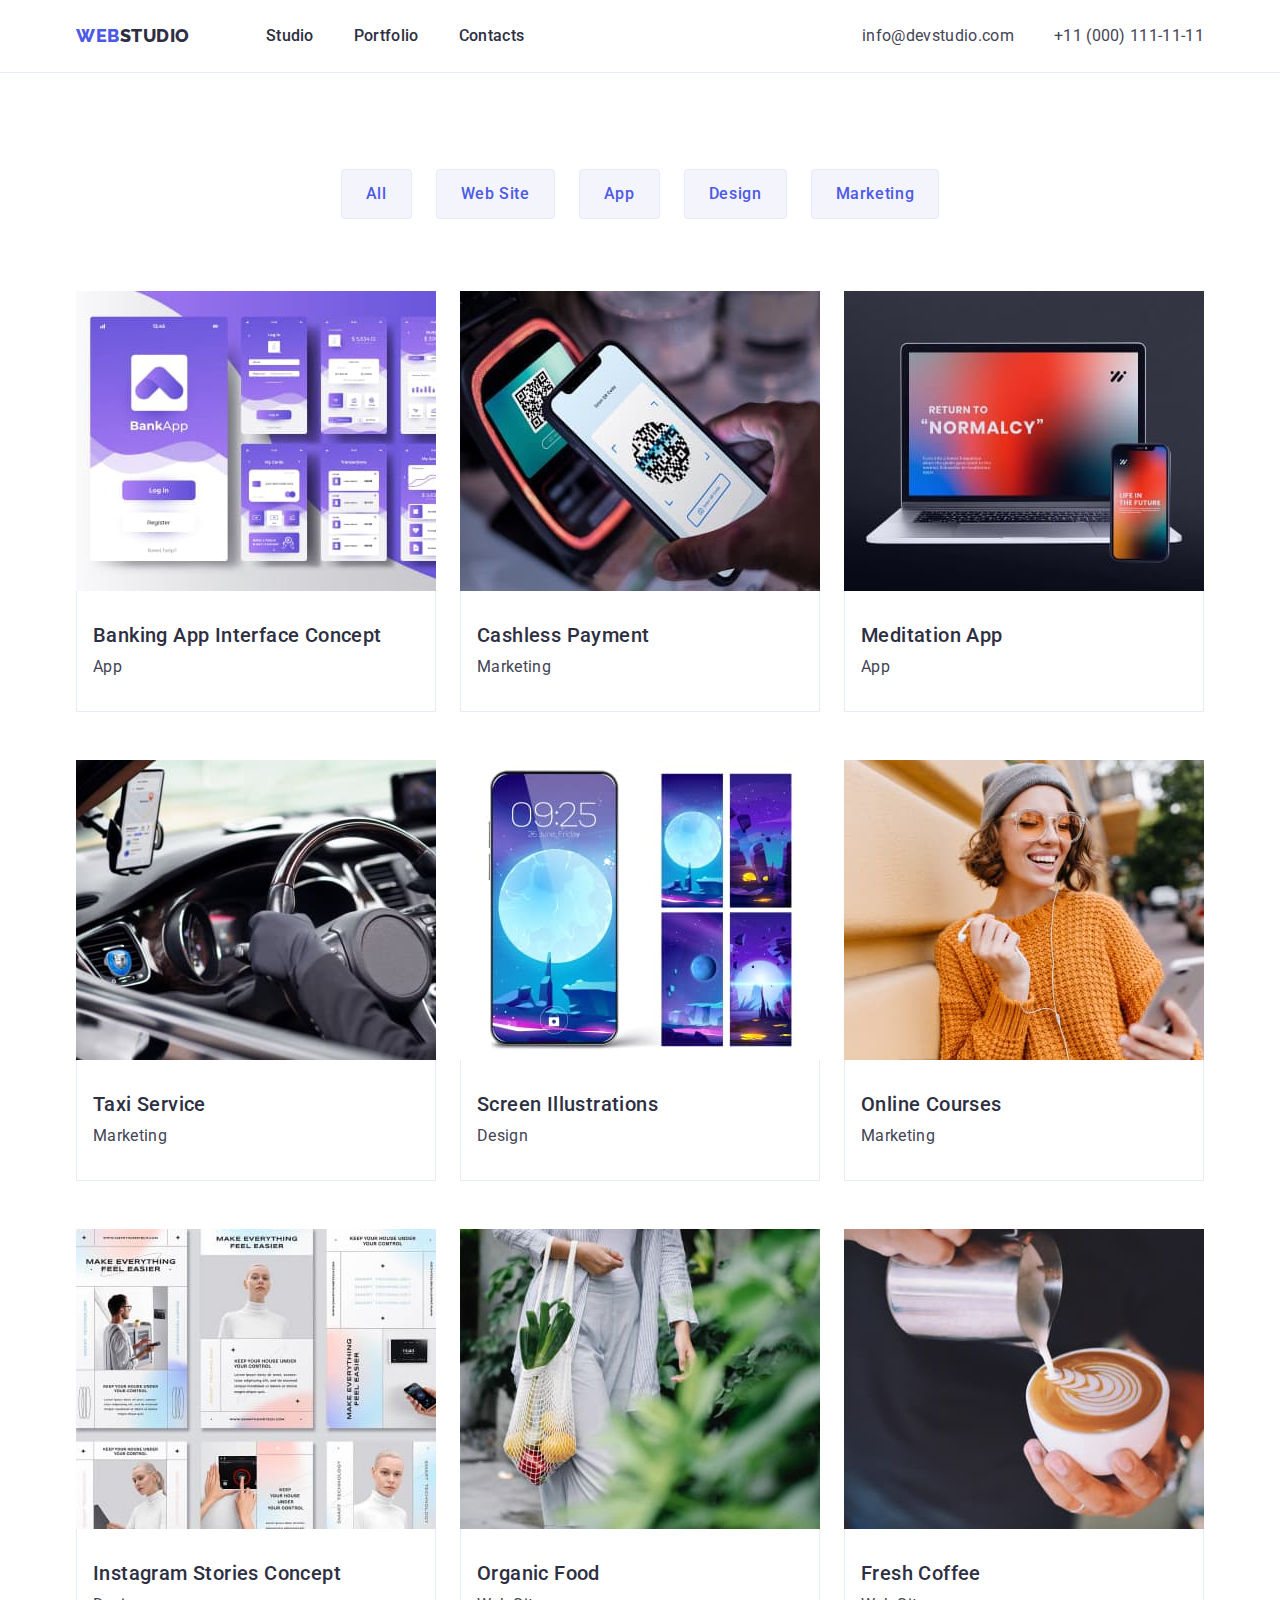
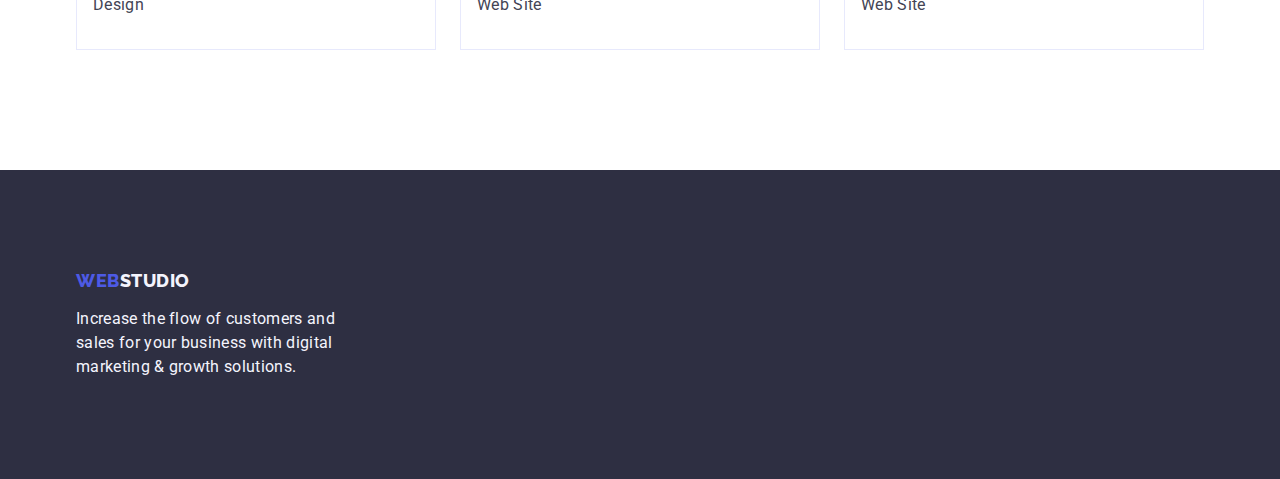
==== portfolio.html @ 4c24cb0a "Initial commit" ====
<!DOCTYPE html>
<html lang="en">
<head>
    <meta charset="UTF-8">
    <meta http-equiv="X-UA-Compatible" content="IE=edge">
    <meta name="viewport" content="width=device-width, initial-scale=1.0">
    <title>WebStudio</title>
    <link rel="preconnect" href="https://fonts.googleapis.com">
    <link rel="preconnect" href="https://fonts.gstatic.com" crossorigin>
    <link href="https://fonts.googleapis.com/css2?family=Raleway:wght@800&family=Roboto:wght@400;500;700;900&display=swap" rel="stylesheet">
    <link rel="stylesheet" href="https://cdnjs.cloudflare.com/ajax/libs/modern-normalize/1.1.0/modern-normalize.min.css">
    <link rel="stylesheet" href="./css/styles.css">
 
</head>

<body>
    <header class="header">
        <div class="container header-container"> 
    
        <nav class="navigation">
                  <a class="logo link" href="./index.html">
                    Web<span class="accentlogo">Studio</span></a>
    
           <ul class="menu-list list">
            <li class="menu-list-items">
                <a class="menu-list-item link" href="./index.html">Studio</a>
            </li>
            <li class="menu-list-items">
                <a class="menu-list-item link" href="./portfolio.html">Portfolio</a>
            </li>
            <li class="menu-list-items">
                <a class="menu-list-item link" href="">Contacts</a>
            </li>
           </ul>
            </nav>
    
        <address class="contact">
           <ul class="contacts-list list">
            <li class="contacts-links">
                <a class="contact-link link" href="mailto:info@devstudio.com">info@devstudio.com</a>
            </li>
            <li class="contacts-links">
                <a class="contact-link link" href="tel:+11(000)1111111">+11 (000) 111-11-11</a>
            </li>
           </ul>
          </address>
          </div>
          
    
        </header>
    


    <main>
        <!--Портфолио-->

        <section class="portfolio section">
            <div class="container">  
            <h1 class="visually-hidden">Portfolio</h1> 
            <ul class="modal-items list">
                <li class="modal-btn-item"> 
                    <button class="modal-btn-portfolio link " type="button">All</button></li>
                <li class="modal-btn-item">
                    <button class="modal-btn-portfolio link" type="button">Web Site</button></li>
                <li class="modal-btn-item">
                    <button class="modal-btn-portfolio link" type="button">App</button></li>
                <li class="modal-btn-item">
                    <button class="modal-btn-portfolio link" type="button">Design</button></li>
                <li class="modal-btn-item">
                    <button class="modal-btn-portfolio link" type="button">Marketing</button></li>
            </ul>
            <ul class="portfolio-list list"> 
                <li class="portfolio-list-box">
                    <a class="portfolio-card link" href="">
                    <img class="portfolio-img" src="./images/portfolio/img1.jpg" 
                     alt="Banking" 
                     width="360" 
                     height="300">
                     <div class="portfolio-wrapper">
                    <h2 class="portfolio-title">Banking App Interface Concept</h2>
                    <p class="portfolio-text">App</p>
                   </div>   
                </a>
                </li>
                <li class="portfolio-list-box">
                    <a class="portfolio-card link" href="">
                    <img class="portfolio-img link" src="./images/portfolio/img2.jpg"
                     alt="Cashless"
                     width="360" 
                     height="300">
                     <div class="portfolio-wrapper">
                    <h2 class="portfolio-title">Cashless Payment</h2>
                    <p class="portfolio-text">Marketing</p>
                   </div>
                 </a>
                </li>
                <li class="portfolio-list-box">
                    <a class="portfolio-card link" href="">
                    <img class="portfolio-img" src="./images/portfolio/img3.jpg"
                     alt="Meditation"
                     width="360" 
                     height="300">
                     <div class="portfolio-wrapper">
                    <h2 class="portfolio-title">Meditation App</h2>
                    <p class="portfolio-text">App</p>
                </div>
                </a>
                </li>
                <li class="portfolio-list-box">
                    <a class="portfolio-card link" href="">
                    <img class="portfolio-img link" src="./images/portfolio/img4.jpg"
                     alt="Taxi"
                     width="360" 
                     height="300">
                     <div class="portfolio-wrapper">
                    <h2 class="portfolio-title">Taxi Service</h2>
                    <p class="portfolio-text">Marketing</p>
                </div>
                </a>
                </li>
                <li class="portfolio-list-box">
                    <a class="portfolio-card link" href="">
                    <img class="portfolio-img link" src="./images/portfolio/img5.jpg"
                     alt="Screen"
                     width="360" 
                     height="300">
                     <div class="portfolio-wrapper">
                    <h2 class="portfolio-title">Screen Illustrations</h2>
                    <p class="portfolio-text">Design</p>
                </div>
                </a>
                </li>
                <li class="portfolio-list-box">
                    <a class="portfolio-card link" href="">
                    <img class="portfolio-img link" src="./images/portfolio/img6.jpg"
                     alt="Online"
                     width="360" 
                     height="300">
                     <div class="portfolio-wrapper">
                    <h2 class="portfolio-title">Online Courses</h2>
                    <p class="portfolio-text">Marketing</p>
                </div>
                </a>
                </li>
                <li class="portfolio-list-box">
                    <a class="portfolio-card link" href="">
                    <img class="portfolio-img link" src="./images/portfolio/img7.jpg"
                     alt="Instagram"
                     width="360" 
                     height="300">
                     <div class="portfolio-wrapper">
                    <h2 class="portfolio-title">Instagram Stories Concept</h2>
                    <p class="portfolio-text">Design</p>
                </div>
                </a>
                </li>
                <li class="portfolio-list-box">
                    <a class="portfolio-card link" href="">
                    <img class="portfolio-img link" src="./images/portfolio/img8.jpg"
                     alt="Organic"
                     width="360" 
                     height="300">
                     <div class="portfolio-wrapper">
                    <h2 class="portfolio-title">Organic Food</h2>
                    <p class="portfolio-text">Web Site</p>
                </div>
                </a>
                </li>
                <li class="portfolio-list-box">
                    <a class="portfolio-card link" href="">
                    <img class="portfolio-img link" src="./images/portfolio/img9.jpg"
                     alt="Fresh"
                     width="360" 
                     height="300">
                     <div class="portfolio-wrapper">
                    <h2 class="portfolio-title">Fresh Coffee</h2>
                    <p class="portfolio-text">Web Site</p>
                </div>
                </a>
                </li> 
              </ul>
             </div>
            </section>
        </main>

        <footer class="contact-footer">
            <div class="container"> 
            <a class="logo-footer link" href="./index.html">
                Web<span class="accentlogo-contacts">Studio</span></a>
            <p class="contact-text">Increase the flow of customers and sales for your business with digital marketing & growth solutions.</p>
        </div>
        </footer>
      
</body> 
</html>
---- css/styles.css ----
:root {
  --primary-font-family: "Roboto", sans-serif;
  --secondary-font-family: "Raleway", sans-serif;
  --primary-text-main:#2E2F42;
  --secondary-text-main:#434455;
  --accent-color: #4D5AE5;
  --text-hero-footer: #FFFFFF; 
}


body {
  font-family: var(--primary-font-family);
  color: var(--secondary-text-main);
  background-color: var(--text-hero-footer);
}



.list {
  list-style: none;
}

.link {
  text-decoration: none;
}
h1,
h2,
h3,
h4,
p {
margin-top: 0;
margin-bottom: 0;
}
ul,
ol {
margin-top: 0;
margin-bottom: 0;
padding-left: 0;
}
img {
display: block;
}

.container {
  width: 1158px;
  margin-left: auto;
  margin-right: auto;
  padding: 0 15px;
  }


.section {
padding-top: 120px;
padding-bottom: 120px;
}

.title {
  margin-bottom: 72px;
}

.btn {
  border: none;
}

.visually-hidden {
  position: absolute;
  width: 1px;
  height: 1px;
  margin: -1px;
  border: 0;
  padding: 0;
  white-space: nowrap;
  clip-path: inset(100%);
  clip: rect(0 0 0 0);
  overflow: hidden;  

} 


/*====Шапка с навигацией====*/

 
.header {
display: flex;
align-items: center;
border-bottom: 1px solid #E7E9FC;
padding: 24px 0;
 
}
.header-container {
display: flex;
align-items: center;
justify-content: space-between;

}  
 
 
.navigation { 
display: flex;
align-items: center;


}

.menu-list {   
display: flex;   
    

} 

     
.logo {
  margin-right: 76px;
  font-family: var(--secondary-font-family);
  font-weight: 800;  
  font-size: 18px;
  line-height: 1.17;
  letter-spacing: 0.03em;
  color: var(--accent-color);
  text-transform: uppercase;
}

.accentlogo {
  color: var(--primary-text-main);
}

 
.menu-list-item {
  padding: 24px 0;
  font-weight: 500; 
  font-size: 16px;
  line-height: 1.50; 
  letter-spacing: 0.02em;
  color: var(--primary-text-main);
  
}

  
.menu-list-items:not(:last-child) {
  margin-right: 40px;
  
}
 
.menu-list-item:hover,
.menu-list-item:focus {
  color: #404bbf;
}


.contact {
  font-style: normal;
  font-size: 16px;
  line-height: 1.5;
  letter-spacing: 0.02em;
       
}

.contacts-list {
  display: flex;  
}

  
.contact-link {
   color: var(--secondary-text-main);
}
 
.contacts-links:not(:last-child) {
  margin-right: 40px;
}   

.contact-link:hover, 
.contact-link:focus {
  color: #404bbf; 
}

/*====HERO=====*/
 
.hero {
  padding: 188px 0;
  text-align: center;
  background-color: #2E2F42;
} 

.main-title {
  max-width: 496px;
  margin: 0 auto; 
  margin-bottom: 48px;
  font-style: normal;
  font-weight: 700;
  font-size: 56px;   
  line-height: 1.07;
  text-align: center;
  letter-spacing: 0.02em;
  color: var(--text-hero-footer);
}

.modal-btn {
  display: block;
  min-width: 169px; 
  height: 56px;
  margin: 0 auto; 
  padding: 16px 32px;
  font-family: var(--primary-font-family);
  font-weight: 500;
  font-size: 16px;
  line-height: 1.5;
  letter-spacing: 0.04em;
  cursor: pointer;
  color: var(--text-hero-footer);
  background-color: var(--accent-color);
  border-radius: 4px;
}

.modal-btn:hover,
.modal-btn:focus {
  background-color: #404BBF;
  box-shadow: 0px 4px 4px rgba(0, 0, 0, 0.15);
  
}

/*=====Описание сайта=====*/

.content-list {
  display: flex;
  flex-wrap: wrap; 
  gap: 24px; 
} 
 
.content-item-box {
  width: calc((100% - 72px) / 4);
  margin-right: 0
}

.content-title {
  list-style: none;
}

.content-title { 
  margin-bottom: 8px; 
  font-style: normal;
  font-weight: 500;
  font-size: 20px;
  line-height: 1.2;
  letter-spacing: 0.02em;
  color: var(--primary-text-main);
}

.content-item {
  font-size: 16px;
  line-height: 1.5;
  letter-spacing: 0.02em;
  color: var(--secondary-text-main);
}

/*======Галерея======*/

.section.gallery.section {
  padding-top: 0px;
}

.gallery-items {
  display: flex;
  flex-wrap: wrap;
  gap: 24px;
}

.gallery-items-box {
  width: calc((100% - 48px) / 3)
  margin-right: 0;
}

.gallery-title {
  font-style: normal;
  font-weight: 700;
  font-size: 36px;
  line-height: 1.11;
  text-align: center;
  letter-spacing: 0.02em;
  text-transform: capitalize;
  color: var(--primary-text-main);
}

.gallery-img {
  background: linear-gradient(0deg, rgba(77, 90, 229, 0.1), rgba(77, 90, 229, 0.1)), url(2368.jpg);
  background-blend-mode: soft-light, normal;
  border: 1px solid #E7E9FC;
}

/*========Сотрудники==========*/

.user-title {
  font-style: normal;
  font-weight: 700;
  font-size: 36px;
  line-height: 1.11;
  text-align: center;
  letter-spacing: 0.02em;
  text-transform: capitalize;
  color: var(--primary-text-main);
}

.users-team {
  display: flex;
  flex-wrap: wrap;
  gap: 24px;
}

.users-team-box {
  width: calc((100% - 72px) / 4);
  margin-right: 0;
  background-color: var(--text-hero-footer);
  border-radius: 0px 0px 4px 4px;
}  


.users-team-foto {
  background: url(man-with-laptop-presenting-something.jpg);
  border-radius: 0px;
}

.user-team-wrapper {
  background: #ffffff;
  padding: 32px 16px; 
  box-shadow: 0px 1px 2px rgba(46, 47, 66, 0.08), 0px 1px 1px rgba(46, 47, 66, 0.16),
    0px 6px 1px rgba(46, 47, 66, 0.08)
  border-radius: 0px 0px 4px 4px;
}

.user-name {
  margin-bottom: 8px;
  font-weight: 500; 
  font-size: 20px;
  line-height: 1.2;
  text-align: center;
  letter-spacing: 0.02em;
  color: var(--primary-text-main);
}
 
.user-position {
  font-size: 16px;
  line-height: 1.5;
  text-align: center;
  letter-spacing: 0.02em;
  color: var(--secondary-text-main);
}

.user-team {
  background:#F4F4FD;
}

/*=======Контакты=========*/

.logo-footer {
  display: inline-block;
  margin-bottom: 16px;
  font-family: var(--secondary-font-family);
  font-weight: 800;  
  font-size: 18px;
  line-height: 1.17;
  letter-spacing: 0.03em;
  color: var(--accent-color);
  text-transform: uppercase;
}

.accentlogo-contacts { 
 color: #f4f4fd;
}

.contact-footer {
  padding: 100px 0;
  background: #2E2F42;
} 

 .contact-text { 
  max-width: 264px;
  font-style: normal; 
  font-weight: 400;
  font-size: 16px;  
  line-height: 1.5;
  letter-spacing: 0.02em;
  color: #F4F4FD;
}

/*======Портфолио======*/

.section.portfolio.section {
  padding-top: 96px; 
}

.modal-items {
display: flex;
align-items: center;
justify-content: center;
margin-bottom: 72px;
} 
   
.modal-btn-portfolio {
  padding: 12px 24px;  
  font-family: "Roboto", sans-serif;
  font-weight: 500;
  font-size: 16px;
  line-height: 1.5;
  text-align: center;
  letter-spacing: 0.04em;
  cursor: pointer;
  background-color: #F4F4FD;
  border: 1px solid #E7E9FC;
  color: #4d5ae5;
  border-radius: 4px;
}

.modal-btn-item:not(:last-child) {
  margin-right: 24px;
} 

.modal-btn-portfolio:hover,
.modal-btn-portfolio:focus {
  background-color: #404BBF;
  color: var(--text-hero-footer);
  border: 1px solid transparent;
  box-shadow: 0px 3px 1px rgba(0, 0, 0, 0.1), 0px 2px 1px rgba(0, 0, 0, 0.08), 0px 2px 2px rgba(0, 0, 0, 0.12);
  
}

.portfolio-list {
  display: flex;
  flex-wrap: wrap;
  column-gap: 24px;
  row-gap: 48px;
}

.portfolio-list-box { 
  width: calc((100% - 48px) / 3);
  margin-right: 0;
  margin-bottom: 0;
}  

  .portfolio-card {
  
  text-decoration: none
}

.portfolio-img {
  
  background: url(4074365.jpg);
}

.portfolio-wrapper {
  background: #ffffff;
  padding: 32px 16px;  
  border: 1px solid #E7E9FC;
  border-top: none;
}  

.user-team-wrapper {
  border-top: none;
}
 
.portfolio-title { 
  font-weight: 500;
  font-size: 20px;
  line-height: 1.2;
  letter-spacing: 0.02em;
  color: var(--primary-text-main);
  margin-bottom: 8px;
}

.portfolio-text {
  font-weight: 400;
  font-size: 16px;
  line-height: 1.5;
  letter-spacing: 0.02em;
  color: var(--secondary-text-main);
}
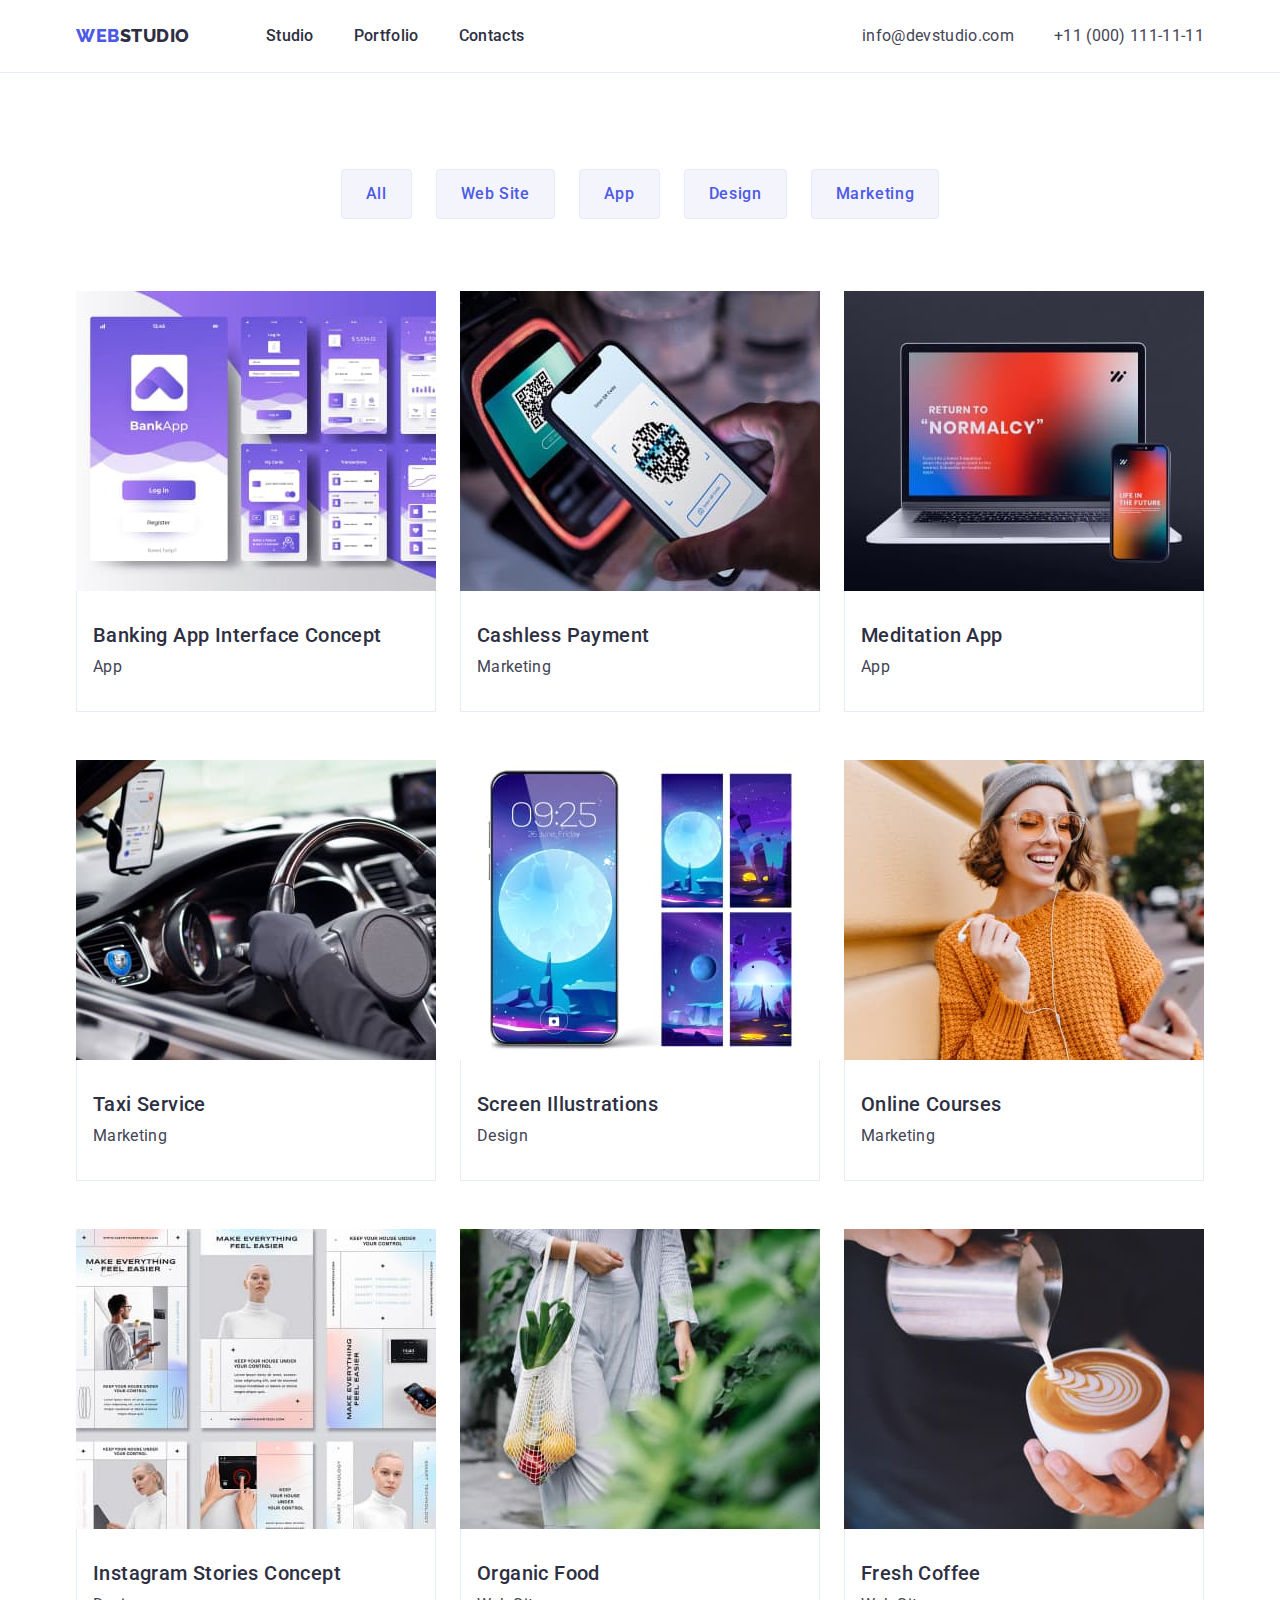
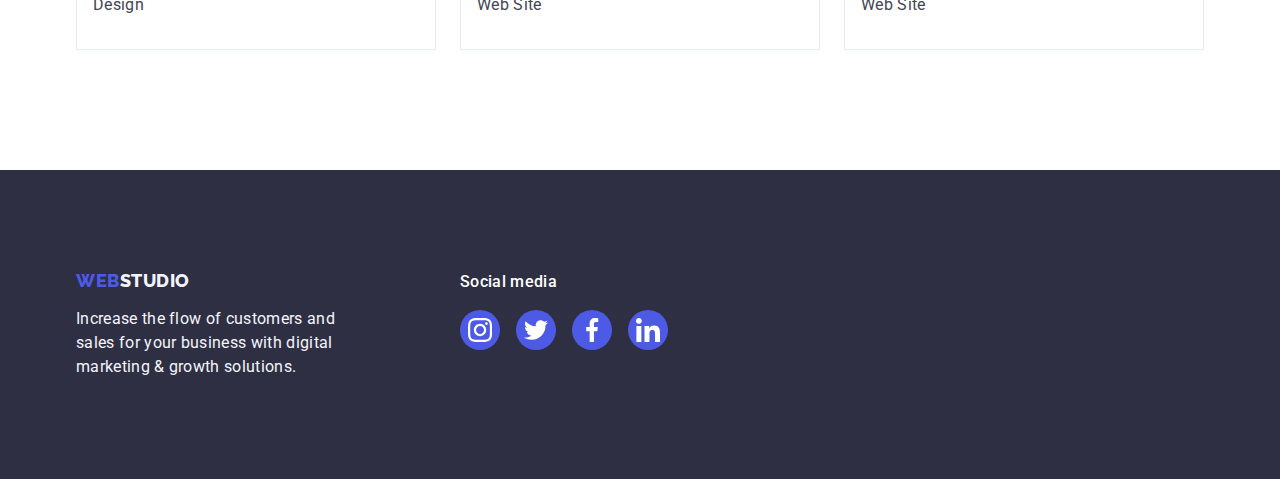
==== commit f568d177: "виконав розміщення іконок і стилізував їх" ====
--- a/portfolio.html
+++ b/portfolio.html
@@ -184,12 +184,44 @@
         </main>
 
         <footer class="contact-footer">
-            <div class="container"> 
+            <div class="footer-container container">  
+            <div class="logo-box">
             <a class="logo-footer link" href="./index.html">
                 Web<span class="accentlogo-contacts">Studio</span></a>
             <p class="contact-text">Increase the flow of customers and sales for your business with digital marketing & growth solutions.</p>
         </div>
-        </footer>
+        <div class="footer-box"> 
+            <h3 class="footer-social-text">Social media</h3>
+            <ul class="footer-social-item">
+                <li class="footer-social-list">
+                    <a class="footer-social-link" href="">
+                        <svg class="footer-social-icon" width="24" height="24">
+                            <use href="./images/sprite.svg#icon-instagram"></use>
+                        </svg> </a>
+                </li> 
+                <li class="footer-social-list">
+                    <a class="footer-social-link" href="">
+                        <svg class="footer-social-icon" width="24" height="24">
+                            <use href="./images/sprite.svg#icon-twitter"></use>
+                        </svg></a>
+                </li>
+                <li class="footer-social-list">
+                    <a class="footer-social-link" href="">
+                        <svg class="footer-social-icon" width="24" height="24">
+                            <use href="./images/sprite.svg#icon-facebook"></use>
+                        </svg></a>
+                </li>
+                <li class="footer-social-list">
+                    <a class="footer-social-link" href="">
+                        <svg class="footer-social-icon" width="24" height="24">
+                            <use href="./images/sprite.svg#icon-linkedin"></use>
+                        </svg></a>
+                </li>
+                </ul>
+        </div>
+         </div>
+        </footer> 
+        
       
 </body> 
 </html> 
--- a/css/styles.css
+++ b/css/styles.css
@@ -179,7 +179,22 @@
   padding: 188px 0;
   text-align: center;
   background-color: #2E2F42;
-} 
+  background-image: url(../images/hero/people-office\ 1\ \(1\).jpg);
+}  
+
+.overlay {
+  max-width: 1440px;
+  height: 600px;
+  margin-left: auto;
+  margin-right: auto;
+  background-image: linear-gradient(
+    rgba(46, 47, 66, 0.7),
+    rgba(46, 47, 66, 0.7)
+    ),
+    url(../images/hero/people-office\ 1\ \(1\).jpg); 
+  background-size: cover;
+  background-color: #2E2F42; 
+}
 
 .main-title {
   max-width: 496px;
@@ -220,8 +235,19 @@
 
 /*=====Описание сайта=====*/
 
+.content-icon {
+  display: flex;
+  justify-content: center;
+  align-items: center;
+  width: 264px;
+  height: 112px;
+  margin-bottom: 8px;
+  background-color: #F4F4FD;
+  border-radius: 4px;;
+}
+
 .content-list {
-  display: flex;
+  display: flex; 
   flex-wrap: wrap; 
   gap: 24px; 
 } 
@@ -342,13 +368,93 @@
   text-align: center;
   letter-spacing: 0.02em;
   color: var(--secondary-text-main);
+  margin-bottom: 8px; 
 }
 
 .user-team {
   background:#F4F4FD;
 }
 
+.social-list {
+  display: flex;
+  justify-content: space-between;
+} 
+
+.social-list-link {
+  display: flex;
+  align-items: center;
+  justify-content: center;
+  width: 40px;
+  height: 40px;
+  background-color: #4D5AE5;
+  border-radius: 50%;
+  cursor: pointer;  
+}  
+
+.social-list-icon { 
+  fill: var(--text-hero-footer)
+} 
+ 
+
+
+/*=======Клієнти=========*/
+
+.clients-title {
+  font-weight: bold; 
+  font-size: 36px;
+  line-height: 40px;
+  text-align: center;
+  letter-spacing: 0.02em;
+  color: var(--primary-text-main);
+}
+
+.clients-item {
+  display: flex;
+  justify-content: space-between;
+  list-style: none; 
+ }
+
+.client-list-link {
+  display: flex;
+  width: 168px;
+  height: 88px;
+  border: 1px solid #8E8F99;
+  border-radius: 4px;
+  justify-content: center;
+  align-items: center;
+} 
+
+.client-icon {
+  fill: #8E8F99;
+}
+
+.client-list-link:hover,
+.client-list-link:focus {
+  border-color: #404BBF; 
+}  
+
+.client-list-link:hover .client-icon ,
+.client-list-link:focus .client-icon {
+fill: #404BBF; 
+} 
+
 /*=======Контакты=========*/
+
+.contact-footer {
+  padding: 100px 0;
+  background: #2E2F42; 
+} 
+
+.footer-container { 
+  display: flex;
+  align-items: baseline;
+}
+
+.logo-box {
+  margin-right: 120px ;
+  max-width: 264px;
+} 
+
 
 .logo-footer {
   display: inline-block;
@@ -366,20 +472,52 @@
  color: #f4f4fd;
 }
 
-.contact-footer {
-  padding: 100px 0;
-  background: #2E2F42;
-} 
-
  .contact-text { 
-  max-width: 264px;
   font-style: normal; 
   font-weight: 400;
   font-size: 16px;  
   line-height: 1.5;
   letter-spacing: 0.02em;
-  color: #F4F4FD;
-}
+  color: #F4F4FD; 
+}
+
+.footer-social-text {
+  font-weight: 500; 
+  font-size: 16px;
+  line-height: 1.5;
+  letter-spacing: 0.02em;
+  color: var(--text-hero-footer);
+  margin-bottom: 16px;
+} 
+
+.footer-social-item {
+  display: flex;
+  width: 208px;
+  align-items: center;
+  justify-content: space-between;
+  list-style: none;
+  } 
+
+
+.footer-social-link {
+display: flex;
+align-items: center;
+justify-content: center;
+width: 40px;
+height: 40px;
+background-color: #4D5AE5;
+border-radius: 50%;
+}   
+
+.footer-social-icon{
+  fill:var(--text-hero-footer) ;
+} 
+
+.footer-social-link:hover,
+.footer-social-link:focus {
+  background-color: #31D0AA;
+}
+   
 
 /*======Портфолио======*/
 
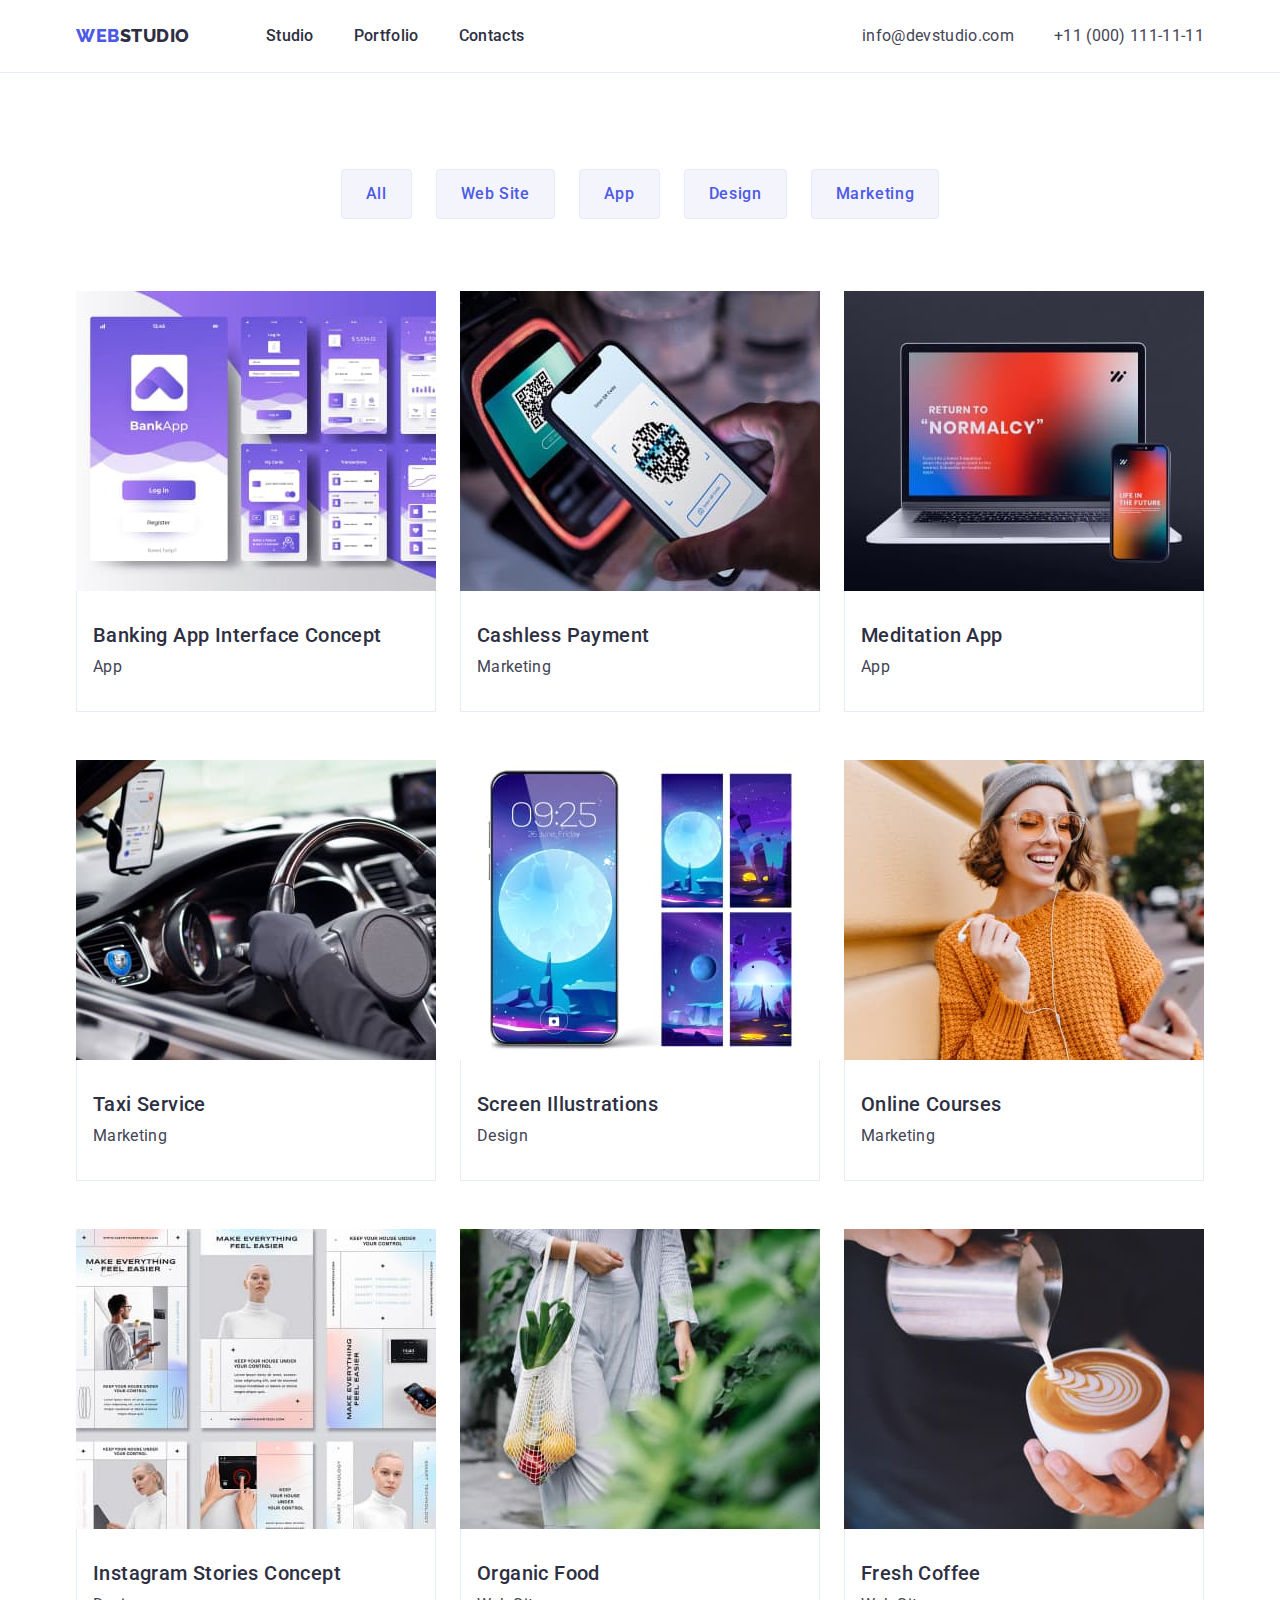
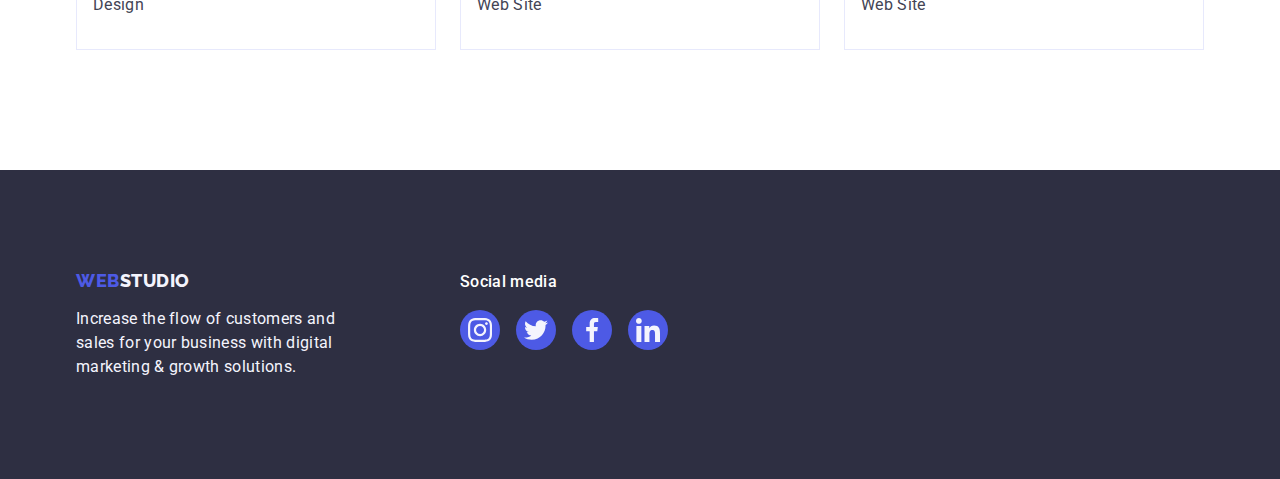
==== commit 7048d218: "виправив помилки" ====
--- a/portfolio.html
+++ b/portfolio.html
@@ -190,34 +190,34 @@
                 Web<span class="accentlogo-contacts">Studio</span></a>
             <p class="contact-text">Increase the flow of customers and sales for your business with digital marketing & growth solutions.</p>
         </div>
-        <div class="footer-box"> 
-            <h3 class="footer-social-text">Social media</h3>
+        <div class="footer-box">  
+            <p class="footer-social-text">Social media</p>
             <ul class="footer-social-item">
                 <li class="footer-social-list">
                     <a class="footer-social-link" href="">
                         <svg class="footer-social-icon" width="24" height="24">
-                            <use href="./images/sprite.svg#icon-instagram"></use>
+                            <use href="./images/icons.svg#icon-instagram"></use>
                         </svg> </a>
                 </li> 
                 <li class="footer-social-list">
                     <a class="footer-social-link" href="">
                         <svg class="footer-social-icon" width="24" height="24">
-                            <use href="./images/sprite.svg#icon-twitter"></use>
+                            <use href="./images/icons.svg#icon-twitter"></use>
                         </svg></a>
                 </li>
                 <li class="footer-social-list">
                     <a class="footer-social-link" href="">
                         <svg class="footer-social-icon" width="24" height="24">
-                            <use href="./images/sprite.svg#icon-facebook"></use>
+                            <use href="./images/icons.svg#icon-facebook"></use>
                         </svg></a>
                 </li>
                 <li class="footer-social-list">
                     <a class="footer-social-link" href="">
                         <svg class="footer-social-icon" width="24" height="24">
-                            <use href="./images/sprite.svg#icon-linkedin"></use>
+                            <use href="./images/icons.svg#icon-linkedin"></use>
                         </svg></a>
                 </li>
-                </ul>
+                </ul>   
         </div>
          </div>
         </footer> 
--- a/css/styles.css
+++ b/css/styles.css
@@ -88,7 +88,7 @@
  
 }
 .header-container {
-display: flex;
+display: flex; 
 align-items: center;
 justify-content: space-between;
 
@@ -179,7 +179,7 @@
   padding: 188px 0;
   text-align: center;
   background-color: #2E2F42;
-  background-image: url(../images/hero/people-office\ 1\ \(1\).jpg);
+   
 }  
 
 .overlay {
@@ -189,14 +189,15 @@
   margin-right: auto;
   background-image: linear-gradient(
     rgba(46, 47, 66, 0.7),
-    rgba(46, 47, 66, 0.7)
-    ),
+    rgba(46, 47, 66, 0.7)), 
     url(../images/hero/people-office\ 1\ \(1\).jpg); 
   background-size: cover;
   background-color: #2E2F42; 
-}
-
-.main-title {
+  background-repeat: no-repeat;
+  background-position: center; 
+}
+
+.main-title { 
   max-width: 496px;
   margin: 0 auto; 
   margin-bottom: 48px;
@@ -329,6 +330,7 @@
   display: flex;
   flex-wrap: wrap;
   gap: 24px;
+
 }
 
 .users-team-box {
@@ -336,7 +338,10 @@
   margin-right: 0;
   background-color: var(--text-hero-footer);
   border-radius: 0px 0px 4px 4px;
-}  
+  box-shadow: 0px 1px 6px rgba(46, 47, 66, 0.08),
+   0px 1px 1px rgba(46, 47, 66, 0.16),
+   0px 2px 1px rgba(46, 47, 66, 0.08); 
+}   
 
 
 .users-team-foto {
@@ -347,13 +352,13 @@
 .user-team-wrapper {
   background: #ffffff;
   padding: 32px 16px; 
-  box-shadow: 0px 1px 2px rgba(46, 47, 66, 0.08), 0px 1px 1px rgba(46, 47, 66, 0.16),
-    0px 6px 1px rgba(46, 47, 66, 0.08)
+   
   border-radius: 0px 0px 4px 4px;
+  padding: 32px 0;
 }
 
 .user-name {
-  margin-bottom: 8px;
+  margin-bottom: 8px; 
   font-weight: 500; 
   font-size: 20px;
   line-height: 1.2;
@@ -377,7 +382,8 @@
 
 .social-list {
   display: flex;
-  justify-content: space-between;
+  justify-content: center; 
+  gap: 24px;
 } 
 
 .social-list-link {
@@ -392,8 +398,13 @@
 }  
 
 .social-list-icon { 
-  fill: var(--text-hero-footer)
-} 
+  fill: #f4f4fd; 
+} 
+
+.social-list-link:hover,
+.social-list-link:focus {
+  background-color: #404bbf; 
+}  
  
 
 
@@ -402,16 +413,17 @@
 .clients-title {
   font-weight: bold; 
   font-size: 36px;
-  line-height: 40px;
-  text-align: center;
-  letter-spacing: 0.02em;
-  color: var(--primary-text-main);
+  line-height: 1.11;
+  text-align: center;
+  letter-spacing: 0.02em;
+  color: var(--primary-text-main); 
 }
 
 .clients-item {
   display: flex;
   justify-content: space-between;
   list-style: none; 
+  gap: 24px;  
  }
 
 .client-list-link {
@@ -422,21 +434,23 @@
   border-radius: 4px;
   justify-content: center;
   align-items: center;
+  color: #8e8f99;
 } 
 
 .client-icon {
-  fill: #8E8F99;
+  fill: currentColor; 
 }
 
 .client-list-link:hover,
 .client-list-link:focus {
-  border-color: #404BBF; 
+  border-color: #404bbf;
+  color: #404bbf;  
 }  
 
 .client-list-link:hover .client-icon ,
-.client-list-link:focus .client-icon {
+.client-list-link:focus .client-icon { 
 fill: #404BBF; 
-} 
+}
 
 /*=======Контакты=========*/
 
@@ -496,7 +510,8 @@
   align-items: center;
   justify-content: space-between;
   list-style: none;
-  } 
+  gap: 16px;
+  }  
 
 
 .footer-social-link {
@@ -510,7 +525,7 @@
 }   
 
 .footer-social-icon{
-  fill:var(--text-hero-footer) ;
+  fill:#f4f4fd;
 } 
 
 .footer-social-link:hover,
